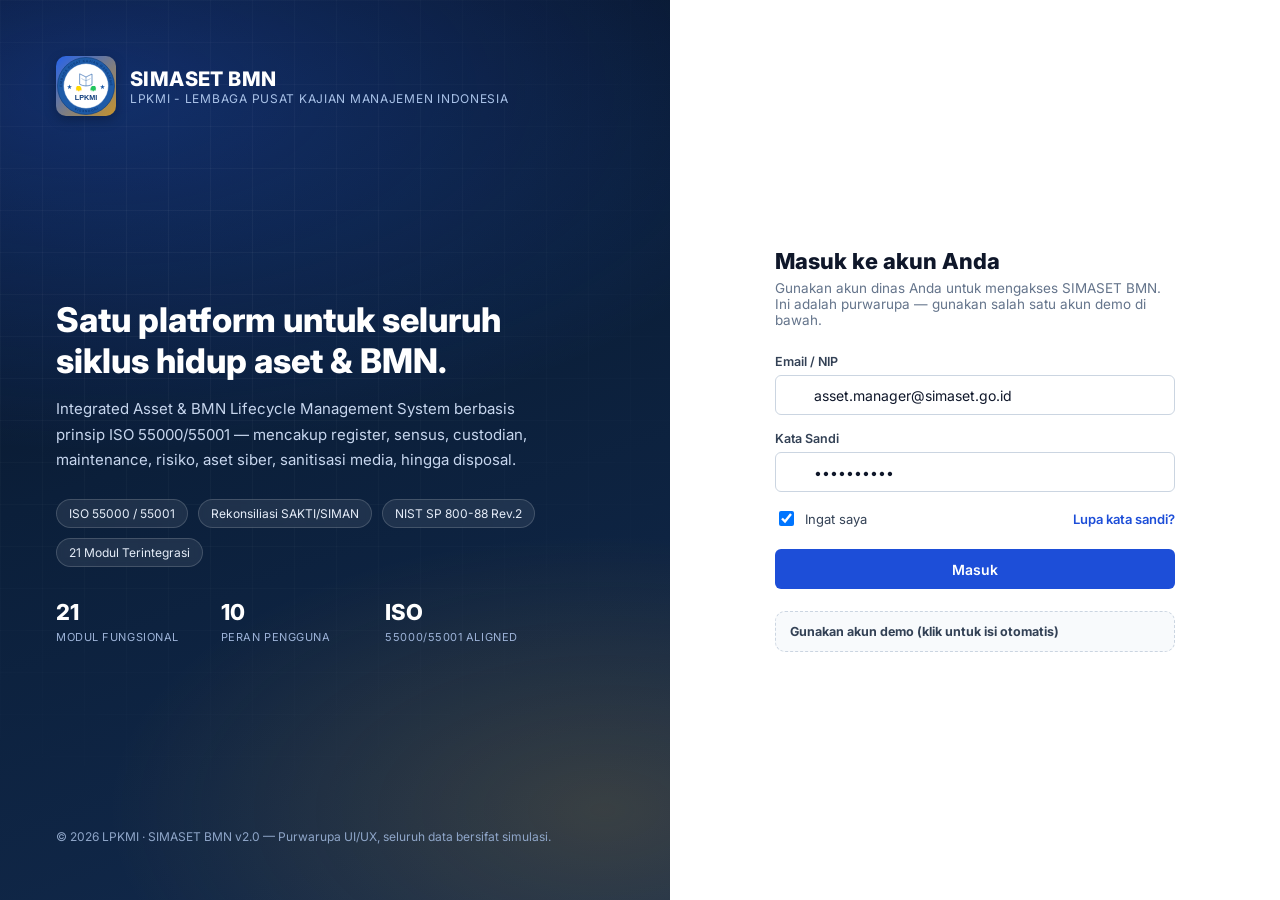
==== index.html @ 3e8e732b "Fix LPKMI logo display: Use SVG logo file instead of shield icon - Update index.html to display lpkm" ====
<!doctype html>
<html lang="id">
<head>
<meta charset="UTF-8">
<meta name="viewport" content="width=device-width, initial-scale=1.0">
<title>SIMASET BMN — Masuk</title>
<meta name="description" content="SIMASET BMN — Integrated Asset & BMN Lifecycle Management System berbasis ISO 55000/55001. Purwarupa UI/UX.">
<link rel="icon" href="data:image/svg+xml,<svg xmlns=%22http://www.w3.org/2000/svg%22 viewBox=%220 0 24 24%22><rect width=%2224%22 height=%2224%22 rx=%226%22 fill=%22%231d4ed8%22/><path d=%22M12 4l7 3v5c0 4.3-3 7.6-7 9-4-1.4-7-4.7-7-9V7l7-3z%22 fill=%22%23fff%22/></svg>">
<link rel="preconnect" href="https://fonts.googleapis.com">
<link href="https://fonts.googleapis.com/css2?family=Inter:wght@400;500;600;700;800&display=swap" rel="stylesheet">
<link rel="stylesheet" href="assets/css/style.css">
</head>
<body>
<div class="login-page">
  <div class="login-visual">
    <div class="login-brand">
      <img src="assets/img/lpkmi-logo.svg" alt="LPKMI Logo" class="sidebar-logo" style="width:60px;height:60px;object-fit:contain;">
      <div>
        <div class="brand-name">SIMASET BMN</div>
        <div class="brand-sub">LPKMI - Lembaga Pusat Kajian Manajemen Indonesia</div>
      </div>
    </div>

    <div class="login-hero">
      <h1>Satu platform untuk seluruh siklus hidup aset &amp; BMN.</h1>
      <p>Integrated Asset &amp; BMN Lifecycle Management System berbasis prinsip ISO 55000/55001 — mencakup register, sensus, custodian, maintenance, risiko, aset siber, sanitisasi media, hingga disposal.</p>
      <div class="login-badges">
        <span class="login-badge">ISO 55000 / 55001</span>
        <span class="login-badge">Rekonsiliasi SAKTI/SIMAN</span>
        <span class="login-badge">NIST SP 800-88 Rev.2</span>
        <span class="login-badge">21 Modul Terintegrasi</span>
      </div>
      <div class="login-stats">
        <div class="login-stat"><b>21</b><span>Modul Fungsional</span></div>
        <div class="login-stat"><b>10</b><span>Peran Pengguna</span></div>
        <div class="login-stat"><b>ISO</b><span>55000/55001 Aligned</span></div>
      </div>
    </div>

    <div class="login-foot">© 2026 LPKMI · SIMASET BMN v2.0 — Purwarupa UI/UX, seluruh data bersifat simulasi.</div>
  </div>

  <div class="login-form-wrap">
    <div class="login-card">
      <div class="mobile-brand">
        <div class="sidebar-logo" id="icon-logo-slot-mobile" style="background:linear-gradient(135deg,#2563eb,#c8942c)"></div>
        <div>
          <div style="font-weight:800;font-size:15px;color:#0f172a">SIMASET BMN</div>
          <div style="font-size:11px;color:#64748b">LPKMI</div>
        </div>
      </div>

      <h2>Masuk ke akun Anda</h2>
      <p class="lede">Gunakan akun dinas Anda untuk mengakses SIMASET BMN. Ini adalah purwarupa — gunakan salah satu akun demo di bawah.</p>

      <div id="login-alert"></div>

      <form id="login-form" autocomplete="off">
        <div class="field">
          <label for="email">Email / NIP</label>
          <div class="input-icon-wrap">
            <span id="icon-mail-slot"></span>
            <input class="input" type="text" id="email" placeholder="nama@simaset.go.id" value="asset.manager@simaset.go.id" required>
          </div>
        </div>
        <div class="field">
          <label for="password">Kata Sandi</label>
          <div class="input-icon-wrap">
            <span id="icon-lock-slot"></span>
            <input class="input" type="password" id="password" placeholder="••••••••" value="simaset123" required>
            <button type="button" class="pw-toggle" id="pw-toggle" aria-label="Tampilkan kata sandi"></button>
          </div>
        </div>
        <div class="row-between">
          <label class="checkbox-line"><input type="checkbox" checked> Ingat saya</label>
          <button type="button" class="link-btn">Lupa kata sandi?</button>
        </div>
        <button type="submit" class="btn btn-primary btn-block" id="login-btn">Masuk</button>
      </form>

      <details class="demo-accounts">
        <summary id="demo-summary-icon">Gunakan akun demo (klik untuk isi otomatis)</summary>
        <div class="demo-list" id="demo-list"></div>
      </details>
    </div>
  </div>
</div>

<div id="toast-root"></div>

<script src="assets/js/icons.js"></script>
<script src="assets/js/data.js"></script>
<script>
  document.getElementById('icon-logo-slot').innerHTML = icon('shield','');
  document.getElementById('icon-logo-slot').querySelector('svg').style.cssText='width:20px;height:20px;color:#fff';
  document.getElementById('icon-logo-slot-mobile').innerHTML = icon('shield','');
  document.getElementById('icon-logo-slot-mobile').querySelector('svg').style.cssText='width:18px;height:18px;color:#fff';
  document.getElementById('icon-mail-slot').innerHTML = icon('mail','');
  document.getElementById('icon-lock-slot').innerHTML = icon('lock','');

  const pwInput = document.getElementById('password');
  const pwToggle = document.getElementById('pw-toggle');
  let pwVisible = false;
  function renderPwIcon(){ pwToggle.innerHTML = icon(pwVisible ? 'eyeOff':'eye',''); }
  renderPwIcon();
  pwToggle.addEventListener('click', ()=>{
    pwVisible = !pwVisible;
    pwInput.type = pwVisible ? 'text':'password';
    renderPwIcon();
  });

  // Populate demo accounts from dummy data
  const demoList = document.getElementById('demo-list');
  SIMASET_DATA.demo_users.forEach(u=>{
    const el = document.createElement('div');
    el.className='demo-chip';
    el.innerHTML = `<b>${u.role}</b><span>${u.email}</span>`;
    el.addEventListener('click', ()=>{
      document.getElementById('email').value = u.email;
      document.getElementById('password').value = u.password;
    });
    demoList.appendChild(el);
  });

  function showAlert(msg){
    document.getElementById('login-alert').innerHTML =
      `<div class="alert alert-error">${icon('alertCircle','')}<div>${msg}</div></div>`;
  }

  document.getElementById('login-form').addEventListener('submit', function(e){
    e.preventDefault();
    const email = document.getElementById('email').value.trim().toLowerCase();
    const pass = document.getElementById('password').value;
    const user = SIMASET_DATA.demo_users.find(u => u.email.toLowerCase()===email);
    const btn = document.getElementById('login-btn');
    if(!user || pass !== user.password){
      showAlert('Email atau kata sandi tidak dikenali. Silakan pilih salah satu akun demo di bawah.');
      return;
    }
    btn.disabled = true;
    btn.textContent = 'Memproses…';
    sessionStorage.setItem('simaset_user', JSON.stringify(user));
    setTimeout(()=>{ window.location.href = 'app/index.html#/dashboard'; }, 450);
  });
</script>
</body>
</html>
---- assets/css/style.css ----
/* ==========================================================================
   SIMASET BMN — Design System
   Purwarupa UI/UX Sistem Manajemen Aset berbasis ISO 55000/55001
   ========================================================================== */

:root{
  /* Brand */
  --navy-950:#070f1f;
  --navy-900:#0b1f3a;
  --navy-850:#0f274a;
  --navy-800:#122a4d;
  --navy-700:#1a3a63;
  --navy-600:#25507f;

  --blue-600:#1d4ed8;
  --blue-500:#2563eb;
  --blue-400:#3b82f6;
  --blue-50:#eff6ff;

  --gold-600:#a9761f;
  --gold-500:#c8942c;
  --gold-100:#faf1de;

  /* Surfaces */
  --bg:#f3f5f9;
  --surface:#ffffff;
  --surface-alt:#f8fafc;
  --border:#e2e8f0;
  --border-strong:#cbd5e1;

  /* Text */
  --text-900:#0f172a;
  --text-700:#334155;
  --text-500:#64748b;
  --text-400:#94a3b8;

  /* Status */
  --green-600:#16a34a; --green-50:#f0fdf4; --green-700:#15803d;
  --amber-600:#d97706; --amber-50:#fffbeb; --amber-700:#b45309;
  --red-600:#dc2626;   --red-50:#fef2f2;   --red-700:#b91c1c;
  --slate-600:#475569; --slate-50:#f8fafc;
  --violet-600:#7c3aed; --violet-50:#f5f3ff;

  --radius-sm:6px;
  --radius:10px;
  --radius-lg:16px;
  --shadow-sm:0 1px 2px rgba(15,23,42,.06);
  --shadow:0 1px 3px rgba(15,23,42,.08), 0 1px 2px rgba(15,23,42,.04);
  --shadow-lg:0 12px 32px -8px rgba(11,31,58,.22);
  --sidebar-w:272px;
  --sidebar-w-collapsed:76px;
  --topbar-h:64px;
}

*,*::before,*::after{box-sizing:border-box}
html,body{height:100%}
body{
  margin:0;
  font-family:'Inter',ui-sans-serif,system-ui,-apple-system,"Segoe UI",Roboto,sans-serif;
  background:var(--bg);
  color:var(--text-900);
  -webkit-font-smoothing:antialiased;
}
img{max-width:100%}
a{color:inherit;text-decoration:none}
button{font-family:inherit}
ul{list-style:none;margin:0;padding:0}
::selection{background:var(--blue-100,#dbeafe)}

/* Scrollbar */
::-webkit-scrollbar{width:10px;height:10px}
::-webkit-scrollbar-track{background:transparent}
::-webkit-scrollbar-thumb{background:#cbd5e1;border-radius:8px}
::-webkit-scrollbar-thumb:hover{background:#94a3b8}

/* ==========================================================================
   Login page
   ========================================================================== */
.login-page{
  min-height:100vh;
  display:grid;
  grid-template-columns:1.1fr 1fr;
  background:var(--navy-900);
}
@media (max-width:920px){
  .login-page{grid-template-columns:1fr}
  .login-visual{display:none}
}
.login-visual{
  position:relative;
  background:
    radial-gradient(1200px 600px at 15% 10%, rgba(37,99,235,.35), transparent 60%),
    radial-gradient(900px 500px at 90% 90%, rgba(200,148,44,.22), transparent 55%),
    linear-gradient(160deg, var(--navy-950) 0%, var(--navy-900) 45%, var(--navy-800) 100%);
  color:#fff;
  padding:56px;
  display:flex;
  flex-direction:column;
  justify-content:space-between;
  overflow:hidden;
}
.login-visual::after{
  content:"";
  position:absolute; inset:0;
  background-image:
    linear-gradient(rgba(255,255,255,.045) 1px, transparent 1px),
    linear-gradient(90deg, rgba(255,255,255,.045) 1px, transparent 1px);
  background-size:42px 42px;
  mask-image:radial-gradient(circle at 30% 30%, black, transparent 75%);
  pointer-events:none;
}
.login-brand{display:flex;align-items:center;gap:14px;position:relative;z-index:1}
.login-brand .brand-name{font-weight:800;font-size:20px;letter-spacing:.02em}
.login-brand .brand-sub{font-size:12px;color:#a9c2e8;letter-spacing:.06em;text-transform:uppercase}
.login-hero{position:relative;z-index:1;max-width:480px}
.login-hero h1{font-size:34px;line-height:1.2;font-weight:800;margin:0 0 14px}
.login-hero p{color:#c7d6ee;font-size:15px;line-height:1.7;margin:0}
.login-badges{display:flex;gap:10px;flex-wrap:wrap;margin-top:26px;position:relative;z-index:1}
.login-badge{
  background:rgba(255,255,255,.08);
  border:1px solid rgba(255,255,255,.16);
  color:#e6edf9;
  font-size:12px;
  padding:6px 12px;
  border-radius:999px;
  backdrop-filter:blur(4px);
}
.login-foot{position:relative;z-index:1;font-size:12px;color:#8fa6c9}
.login-stats{display:grid;grid-template-columns:repeat(3,1fr);gap:14px;position:relative;z-index:1;margin-top:32px}
.login-stat b{display:block;font-size:22px;font-weight:800}
.login-stat span{font-size:11px;color:#9db3d8;text-transform:uppercase;letter-spacing:.05em}

.login-form-wrap{
  display:flex;align-items:center;justify-content:center;
  padding:32px;background:var(--surface);
}
.login-card{width:100%;max-width:400px}
.login-card .mobile-brand{display:none}
@media (max-width:920px){
  .login-card .mobile-brand{
    display:flex;align-items:center;gap:12px;margin-bottom:28px;
  }
}
.login-card h2{font-size:22px;font-weight:800;margin:0 0 6px;color:var(--text-900)}
.login-card .lede{color:var(--text-500);font-size:13.5px;margin:0 0 26px}
.field{margin-bottom:16px}
.field label{display:block;font-size:12.5px;font-weight:600;color:var(--text-700);margin-bottom:6px}
.input, select.input, textarea.input{
  width:100%;
  padding:10.5px 13px;
  border:1px solid var(--border-strong);
  border-radius:var(--radius-sm);
  font-size:14px;
  color:var(--text-900);
  background:#fff;
  transition:border-color .15s, box-shadow .15s;
  font-family:inherit;
}
.input:focus, select.input:focus, textarea.input:focus{
  outline:none;border-color:var(--blue-500);box-shadow:0 0 0 3px rgba(37,99,235,.15);
}
.input-icon-wrap{position:relative}
.input-icon-wrap .input{padding-left:38px}
.input-icon-wrap svg{position:absolute;left:12px;top:50%;transform:translateY(-50%);width:16px;height:16px;color:var(--text-400)}
.pw-toggle{position:absolute;right:10px;top:50%;transform:translateY(-50%);background:none;border:none;color:var(--text-400);cursor:pointer;padding:4px}
.row-between{display:flex;align-items:center;justify-content:space-between;margin-bottom:20px}
.checkbox-line{display:flex;align-items:center;gap:8px;font-size:13px;color:var(--text-700)}
.checkbox-line input{width:15px;height:15px}
.link-btn{background:none;border:none;color:var(--blue-600);font-size:13px;font-weight:600;cursor:pointer;padding:0}
.link-btn:hover{text-decoration:underline}

.btn{
  display:inline-flex;align-items:center;justify-content:center;gap:8px;
  border-radius:var(--radius-sm);font-weight:600;font-size:14px;cursor:pointer;
  border:1px solid transparent;padding:10.5px 18px;transition:.15s;white-space:nowrap;
}
.btn svg{width:16px;height:16px}
.btn-primary{background:var(--blue-600);color:#fff}
.btn-primary:hover{background:#1a43b8}
.btn-block{width:100%}
.btn-outline{background:#fff;border-color:var(--border-strong);color:var(--text-700)}
.btn-outline:hover{background:var(--surface-alt)}
.btn-ghost{background:transparent;color:var(--text-700)}
.btn-ghost:hover{background:var(--surface-alt)}
.btn-sm{padding:6px 12px;font-size:13px}
.btn-danger{background:var(--red-600);color:#fff}
.btn-danger:hover{background:#b91c1c}
.btn:disabled{opacity:.55;cursor:not-allowed}

.demo-accounts{
  margin-top:22px;border:1px dashed var(--border-strong);border-radius:var(--radius);padding:12px 14px;background:var(--surface-alt);
}
.demo-accounts summary{cursor:pointer;font-size:12.5px;font-weight:700;color:var(--text-700);display:flex;align-items:center;gap:6px}
.demo-list{margin-top:10px;display:grid;gap:6px;max-height:190px;overflow:auto}
.demo-chip{
  display:flex;justify-content:space-between;align-items:center;gap:8px;
  font-size:12px;padding:6px 8px;border-radius:6px;background:#fff;border:1px solid var(--border);cursor:pointer;
}
.demo-chip:hover{border-color:var(--blue-400)}
.demo-chip b{color:var(--text-900);font-weight:600}
.demo-chip span{color:var(--text-500)}

.alert{
  display:flex;gap:10px;align-items:flex-start;padding:10px 12px;border-radius:var(--radius-sm);
  font-size:13px;margin-bottom:16px;border:1px solid transparent;
}
.alert svg{width:16px;height:16px;flex:none;margin-top:1px}
.alert-error{background:var(--red-50);color:var(--red-700);border-color:#fecaca}
.alert-info{background:var(--blue-50);color:#1e40af;border-color:#bfdbfe}

/* ==========================================================================
   App shell
   ========================================================================== */
.app-shell{display:flex;min-height:100vh}

.sidebar{
  width:var(--sidebar-w);
  flex:none;
  background:linear-gradient(185deg, var(--navy-950), var(--navy-900) 55%, var(--navy-850));
  color:#dce6f5;
  display:flex;flex-direction:column;
  position:sticky;top:0;height:100vh;
  transition:width .18s ease;
  z-index:40;
}
.app-shell.collapsed .sidebar{width:var(--sidebar-w-collapsed)}
.sidebar-head{
  display:flex;align-items:center;gap:11px;padding:18px 18px;
  border-bottom:1px solid rgba(255,255,255,.08);
  min-height:var(--topbar-h);
}
.sidebar-logo{
  width:38px;height:38px;border-radius:10px;flex:none;
  background:linear-gradient(135deg,var(--blue-500),var(--gold-500));
  display:flex;align-items:center;justify-content:center;font-weight:800;color:#fff;font-size:15px;
  box-shadow:0 4px 12px rgba(0,0,0,.25);
}
.sidebar-brand{overflow:hidden;transition:opacity .15s}
.sidebar-brand b{display:block;font-size:14.5px;font-weight:800;color:#fff;white-space:nowrap}
.sidebar-brand span{display:block;font-size:10.5px;color:#8ea6cc;white-space:nowrap;letter-spacing:.03em}
.app-shell.collapsed .sidebar-brand{opacity:0;width:0}

.sidebar-nav{flex:1;overflow-y:auto;padding:14px 12px 20px}
.nav-group-label{
  font-size:10.5px;font-weight:700;letter-spacing:.08em;text-transform:uppercase;
  color:#5f7aa6;padding:14px 12px 6px;white-space:nowrap;
}
.app-shell.collapsed .nav-group-label{opacity:0;height:8px;padding:8px 0 0;overflow:hidden}
.nav-item{
  display:flex;align-items:center;gap:12px;padding:9.5px 12px;border-radius:9px;
  color:#c4d3ea;font-size:13.3px;font-weight:500;cursor:pointer;white-space:nowrap;margin-bottom:2px;
  position:relative;
}
.nav-item svg{width:18px;height:18px;flex:none;opacity:.85}
.nav-item span.label{overflow:hidden;text-overflow:ellipsis}
.app-shell.collapsed .nav-item span.label{display:none}
.nav-item:hover{background:rgba(255,255,255,.06);color:#fff}
.nav-item.active{background:rgba(37,99,235,.22);color:#fff}
.nav-item.active::before{
  content:"";position:absolute;left:-12px;top:8px;bottom:8px;width:3px;border-radius:3px;background:var(--gold-500);
}
.nav-item .count-pill{
  margin-left:auto;background:rgba(255,255,255,.12);color:#e7edf8;font-size:10.5px;font-weight:700;
  padding:1px 7px;border-radius:999px;
}
.app-shell.collapsed .nav-item .count-pill{display:none}

.sidebar-foot{padding:12px;border-top:1px solid rgba(255,255,255,.08)}
.sidebar-collapse-btn{
  display:flex;align-items:center;gap:10px;width:100%;padding:9px 12px;border-radius:8px;
  color:#9fb4d6;background:none;border:none;cursor:pointer;font-size:12.5px;font-weight:600;
}
.sidebar-collapse-btn:hover{background:rgba(255,255,255,.06);color:#fff}
.sidebar-collapse-btn svg{width:17px;height:17px;transition:transform .18s}
.app-shell.collapsed .sidebar-collapse-btn svg{transform:rotate(180deg)}
.app-shell.collapsed .sidebar-collapse-btn span{display:none}

.main-col{flex:1;min-width:0;display:flex;flex-direction:column}

.topbar{
  height:var(--topbar-h);flex:none;background:#fff;border-bottom:1px solid var(--border);
  display:flex;align-items:center;gap:14px;padding:0 22px;position:sticky;top:0;z-index:30;
}
.topbar .hamburger{
  display:none;background:none;border:none;cursor:pointer;color:var(--text-700);padding:6px;
}
@media (max-width:880px){
  .sidebar{position:fixed;left:-100%;height:100vh;transition:left .2s}
  .app-shell.mobile-open .sidebar{left:0}
  .topbar .hamburger{display:inline-flex}
  .app-shell.collapsed .sidebar{width:var(--sidebar-w)}
}
.topbar-search{
  flex:1;max-width:420px;position:relative;
}
.topbar-search svg{position:absolute;left:12px;top:50%;transform:translateY(-50%);width:16px;height:16px;color:var(--text-400)}
.topbar-search input{
  width:100%;padding:9px 12px 9px 36px;border-radius:9px;border:1px solid var(--border);
  background:var(--surface-alt);font-size:13.5px;
}
.topbar-search input:focus{outline:none;border-color:var(--blue-400);background:#fff}
.topbar-right{display:flex;align-items:center;gap:8px;margin-left:auto}
.icon-btn{
  position:relative;width:38px;height:38px;border-radius:9px;border:1px solid var(--border);
  background:#fff;display:flex;align-items:center;justify-content:center;cursor:pointer;color:var(--text-700);
}
.icon-btn:hover{background:var(--surface-alt)}
.icon-btn svg{width:18px;height:18px}
.icon-btn .dot{
  position:absolute;top:6px;right:6px;width:8px;height:8px;border-radius:999px;background:var(--red-600);border:2px solid #fff;
}
.topbar-user{display:flex;align-items:center;gap:10px;padding:5px 10px 5px 5px;border-radius:10px;cursor:pointer;border:1px solid transparent}
.topbar-user:hover{background:var(--surface-alt);border-color:var(--border)}
.avatar{
  width:32px;height:32px;border-radius:8px;background:linear-gradient(135deg,var(--blue-500),var(--navy-700));
  color:#fff;display:flex;align-items:center;justify-content:center;font-weight:700;font-size:13px;flex:none;
}
.topbar-user .who{line-height:1.25}
.topbar-user .who b{display:block;font-size:12.5px;color:var(--text-900)}
.topbar-user .who span{display:block;font-size:11px;color:var(--text-500)}
@media (max-width:640px){ .topbar-user .who{display:none} .topbar-search{display:none} }

.content{flex:1;padding:24px 26px 60px;max-width:1440px;width:100%;margin:0 auto}

.page-head{display:flex;align-items:flex-start;justify-content:space-between;gap:16px;margin-bottom:20px;flex-wrap:wrap}
.breadcrumb{font-size:12px;color:var(--text-500);margin-bottom:6px;display:flex;align-items:center;gap:6px}
.page-head h1{font-size:21px;font-weight:800;margin:0 0 4px;color:var(--text-900)}
.page-head p.desc{margin:0;color:var(--text-500);font-size:13.3px;max-width:640px}
.page-actions{display:flex;gap:8px;flex-wrap:wrap}

/* KPI cards */
.kpi-grid{display:grid;grid-template-columns:repeat(auto-fit,minmax(172px,1fr));gap:14px;margin-bottom:22px}
.kpi-card{
  background:var(--surface);border:1px solid var(--border);border-radius:var(--radius);
  padding:16px 16px;box-shadow:var(--shadow-sm);
}
.kpi-card .kpi-top{display:flex;align-items:center;justify-content:space-between;margin-bottom:10px}
.kpi-icon{width:34px;height:34px;border-radius:9px;display:flex;align-items:center;justify-content:center}
.kpi-icon svg{width:17px;height:17px}
.kpi-card .kpi-value{font-size:24px;font-weight:800;color:var(--text-900);line-height:1}
.kpi-card .kpi-label{font-size:12px;color:var(--text-500);margin-top:5px}
.kpi-trend{display:inline-flex;align-items:center;gap:3px;font-size:11.5px;font-weight:700;padding:2px 7px;border-radius:999px}
.kpi-trend.up{background:var(--green-50);color:var(--green-700)}
.kpi-trend.down{background:var(--red-50);color:var(--red-700)}
.kpi-trend.flat{background:var(--slate-50);color:var(--slate-600)}
.kpi-trend svg{width:11px;height:11px}

/* icon color tints */
.tint-blue{background:var(--blue-50);color:var(--blue-600)}
.tint-green{background:var(--green-50);color:var(--green-700)}
.tint-amber{background:var(--amber-50);color:var(--amber-700)}
.tint-red{background:var(--red-50);color:var(--red-700)}
.tint-violet{background:var(--violet-50);color:var(--violet-600)}
.tint-slate{background:var(--slate-50);color:var(--slate-600)}
.tint-gold{background:var(--gold-100);color:var(--gold-600)}

/* Cards / panels */
.panel{background:var(--surface);border:1px solid var(--border);border-radius:var(--radius);box-shadow:var(--shadow-sm)}
.panel-head{display:flex;align-items:center;justify-content:space-between;padding:16px 18px;border-bottom:1px solid var(--border);gap:10px;flex-wrap:wrap}
.panel-head h3{font-size:14.5px;font-weight:700;margin:0;color:var(--text-900)}
.panel-head .sub{font-size:12px;color:var(--text-500);margin-top:2px}
.panel-body{padding:18px}
.grid-2{display:grid;grid-template-columns:1.6fr 1fr;gap:16px}
.grid-3{display:grid;grid-template-columns:repeat(3,1fr);gap:16px}
@media (max-width:1080px){ .grid-2, .grid-3{grid-template-columns:1fr} }

/* Filter bar */
.filter-bar{display:flex;gap:10px;flex-wrap:wrap;align-items:center;margin-bottom:14px}
.filter-bar .input, .filter-bar select.input{width:auto;min-width:150px}
.filter-search{position:relative;flex:1;min-width:220px}
.filter-search svg{position:absolute;left:11px;top:50%;transform:translateY(-50%);width:15px;height:15px;color:var(--text-400)}
.filter-search input{padding-left:34px}
.filter-count{font-size:12px;color:var(--text-500);margin-left:auto}

/* Table */
.table-wrap{overflow-x:auto}
table.data-table{width:100%;border-collapse:collapse;font-size:13px;min-width:640px}
table.data-table thead th{
  text-align:left;font-size:11px;text-transform:uppercase;letter-spacing:.04em;color:var(--text-500);
  padding:10px 14px;background:var(--surface-alt);border-bottom:1px solid var(--border);white-space:nowrap;position:sticky;top:0;
}
table.data-table tbody td{padding:11px 14px;border-bottom:1px solid var(--border);color:var(--text-700);vertical-align:middle}
table.data-table tbody tr{cursor:pointer;transition:background .1s}
table.data-table tbody tr:hover{background:var(--blue-50)}
table.data-table tbody tr:last-child td{border-bottom:none}
.cell-strong{color:var(--text-900);font-weight:600}
.cell-mono{font-family:ui-monospace,SFMono-Regular,Menlo,Consolas,monospace;font-size:12px;color:var(--text-700)}
.cell-muted{color:var(--text-500);font-size:12px}
.table-empty{padding:48px 20px;text-align:center;color:var(--text-500)}
.table-empty svg{width:38px;height:38px;color:var(--text-400);margin-bottom:10px}

.pagination{display:flex;align-items:center;justify-content:space-between;padding:12px 16px;border-top:1px solid var(--border);gap:10px;flex-wrap:wrap}
.pagination .pg-info{font-size:12px;color:var(--text-500)}
.pg-btns{display:flex;gap:6px}
.pg-btns button{
  width:30px;height:30px;border-radius:7px;border:1px solid var(--border);background:#fff;cursor:pointer;font-size:12.5px;color:var(--text-700);
}
.pg-btns button:hover:not(:disabled){background:var(--surface-alt)}
.pg-btns button.active{background:var(--blue-600);color:#fff;border-color:var(--blue-600)}
.pg-btns button:disabled{opacity:.4;cursor:not-allowed}

/* Badges */
.badge{display:inline-flex;align-items:center;gap:5px;font-size:11.3px;font-weight:700;padding:3px 9px;border-radius:999px;white-space:nowrap;border:1px solid transparent}
.badge svg{width:11px;height:11px}
.badge.b-green{background:var(--green-50);color:var(--green-700);border-color:#bbf0d1}
.badge.b-amber{background:var(--amber-50);color:var(--amber-700);border-color:#fde3ad}
.badge.b-red{background:var(--red-50);color:var(--red-700);border-color:#fecaca}
.badge.b-blue{background:var(--blue-50);color:#1d4ed8;border-color:#bfdbfe}
.badge.b-slate{background:var(--slate-50);color:var(--slate-600);border-color:var(--border-strong)}
.badge.b-violet{background:var(--violet-50);color:var(--violet-600);border-color:#ddd6fe}
.badge.b-gold{background:var(--gold-100);color:var(--gold-600);border-color:#eeddb3}

.dot-status{width:7px;height:7px;border-radius:999px;display:inline-block}

/* Progress bar */
.progress{height:7px;border-radius:999px;background:#e7ecf3;overflow:hidden}
.progress > i{display:block;height:100%;border-radius:999px}

/* Modal / Drawer */
.overlay{position:fixed;inset:0;background:rgba(9,16,32,.55);backdrop-filter:blur(2px);z-index:100;display:flex;justify-content:flex-end}
.drawer{
  width:min(680px,96vw);height:100vh;background:var(--surface);box-shadow:var(--shadow-lg);
  display:flex;flex-direction:column;animation:slideIn .18s ease;
}
@keyframes slideIn{from{transform:translateX(24px);opacity:.4}to{transform:translateX(0);opacity:1}}
.drawer-head{padding:18px 22px;border-bottom:1px solid var(--border);display:flex;align-items:flex-start;justify-content:space-between;gap:14px}
.drawer-head h2{font-size:17px;margin:0 0 4px;font-weight:800}
.drawer-head .meta{font-size:12px;color:var(--text-500)}
.drawer-close{background:var(--surface-alt);border:1px solid var(--border);width:32px;height:32px;border-radius:8px;cursor:pointer;display:flex;align-items:center;justify-content:center;flex:none}
.drawer-close svg{width:16px;height:16px}
.drawer-tabs{display:flex;gap:4px;padding:0 22px;border-bottom:1px solid var(--border);overflow-x:auto}
.drawer-tab{padding:11px 4px;margin-right:20px;font-size:13px;font-weight:600;color:var(--text-500);cursor:pointer;border-bottom:2px solid transparent;white-space:nowrap}
.drawer-tab.active{color:var(--blue-600);border-color:var(--blue-600)}
.drawer-body{flex:1;overflow-y:auto;padding:20px 22px}
.drawer-foot{padding:14px 22px;border-top:1px solid var(--border);display:flex;justify-content:flex-end;gap:8px}

.def-grid{display:grid;grid-template-columns:1fr 1fr;gap:14px 20px}
@media (max-width:520px){.def-grid{grid-template-columns:1fr}}
.def-item span.k{display:block;font-size:11px;color:var(--text-500);margin-bottom:3px;text-transform:uppercase;letter-spacing:.03em}
.def-item span.v{display:block;font-size:13.5px;color:var(--text-900);font-weight:600}
.section-title{font-size:12.5px;font-weight:800;text-transform:uppercase;letter-spacing:.04em;color:var(--text-500);margin:22px 0 12px}
.section-title:first-child{margin-top:0}

.timeline{display:flex;flex-direction:column;gap:0}
.timeline-item{display:flex;gap:12px;padding-bottom:18px;position:relative}
.timeline-item::before{content:"";position:absolute;left:5px;top:16px;bottom:0;width:1px;background:var(--border)}
.timeline-item:last-child::before{display:none}
.timeline-dot{width:11px;height:11px;border-radius:999px;background:var(--blue-500);margin-top:3px;flex:none;box-shadow:0 0 0 3px var(--blue-50)}
.timeline-item .t-title{font-size:13px;font-weight:700;color:var(--text-900)}
.timeline-item .t-meta{font-size:11.5px;color:var(--text-500);margin-top:2px}

/* Chip list for photos/docs */
.thumb-row{display:flex;gap:10px;flex-wrap:wrap}
.thumb{width:74px;height:74px;border-radius:10px;background:linear-gradient(135deg,#eef2f8,#e2e8f0);display:flex;align-items:center;justify-content:center;color:var(--text-400);border:1px solid var(--border)}
.thumb svg{width:24px;height:24px}

/* Score pills 1-5 */
.score-dots{display:flex;gap:3px}
.score-dots i{width:14px;height:6px;border-radius:3px;background:#e2e8f0}
.score-dots i.on{background:var(--blue-500)}

/* Toast */
#toast-root{position:fixed;bottom:20px;right:20px;z-index:200;display:flex;flex-direction:column;gap:10px}
.toast{background:var(--navy-900);color:#fff;padding:12px 16px;border-radius:10px;font-size:13px;box-shadow:var(--shadow-lg);display:flex;align-items:center;gap:10px;min-width:240px;animation:toastIn .18s ease}
.toast svg{width:16px;height:16px;color:var(--green-600);flex:none}
@keyframes toastIn{from{transform:translateY(8px);opacity:0}to{transform:translateY(0);opacity:1}}

/* Empty / loading */
.skeleton{background:linear-gradient(90deg,#eef1f6 25%,#f7f9fb 37%,#eef1f6 63%);background-size:400% 100%;animation:sk 1.4s ease infinite;border-radius:8px}
@keyframes sk{0%{background-position:100% 0}100%{background-position:0 0}}

/* Chart card */
.chart-card{background:var(--surface);border:1px solid var(--border);border-radius:var(--radius);padding:16px 18px;box-shadow:var(--shadow-sm)}
.chart-card h3{font-size:13.5px;font-weight:700;margin:0 0 2px}
.chart-card .sub{font-size:11.5px;color:var(--text-500);margin-bottom:12px}
.chart-wrap{position:relative;height:230px}
.legend-row{display:flex;flex-wrap:wrap;gap:12px;margin-top:12px}
.legend-row .li{display:flex;align-items:center;gap:6px;font-size:11.5px;color:var(--text-700)}
.legend-row .sw{width:9px;height:9px;border-radius:3px}

/* Utility */
.flex{display:flex} .items-center{align-items:center} .gap-8{gap:8px} .gap-12{gap:12px}
.mt-0{margin-top:0} .mb-0{margin-bottom:0}
.text-muted{color:var(--text-500)}
.hidden{display:none !important}
.w-full{width:100%}

/* Module landing (list of sub-cards) for grouped module hub if needed */
.module-hint{
  display:flex;gap:10px;align-items:flex-start;background:var(--blue-50);border:1px solid #bfdbfe;color:#1e3a8a;
  padding:12px 14px;border-radius:var(--radius-sm);font-size:12.5px;margin-bottom:18px;
}
.module-hint svg{width:16px;height:16px;flex:none;margin-top:1px}

footer.app-footer{
  text-align:center;font-size:11.5px;color:var(--text-400);padding:22px 0 10px;
}

/* ==========================================================================
   Add-data form (drawer)
   ========================================================================== */
.form-grid{display:grid;grid-template-columns:1fr 1fr;gap:14px 16px}
.form-grid .field-full{grid-column:1 / -1}
.form-grid .field{margin-bottom:0}
.field .req{color:var(--red-600)}
.field-hint{font-size:11px;color:var(--text-500);margin-top:4px}
.field-error{font-size:11.5px;color:var(--red-600);margin-top:4px;display:none}
.field.has-error .input{border-color:var(--red-600);box-shadow:0 0 0 3px rgba(220,38,38,.12)}
.field.has-error .field-error{display:block}

/* ==========================================================================
   QR / Barcode label
   ========================================================================== */
.tag-label-card{
  width:340px;max-width:100%;margin:0 auto;background:#fff;border:1.5px dashed var(--border-strong);
  border-radius:12px;padding:18px;text-align:center;
}
.tag-label-card .tl-org{font-size:10.5px;color:var(--text-500);text-transform:uppercase;letter-spacing:.04em;margin-bottom:2px}
.tag-label-card .tl-name{font-size:14px;font-weight:800;color:var(--text-900);margin-bottom:10px;min-height:18px}
.tag-label-card .tl-qr{display:flex;justify-content:center;margin-bottom:10px}
.tag-label-card .tl-qr svg,.tag-label-card .tl-qr img{width:132px;height:132px;image-rendering:pixelated}
.tag-label-card .tl-barcode{margin-bottom:8px}
.tag-label-card .tl-barcode svg{width:100%;height:auto}
.tag-label-card .tl-nup{font-size:11.5px;color:var(--text-700);font-family:ui-monospace,monospace}
.tag-label-card .tl-id{font-size:10.5px;color:var(--text-500);margin-top:2px;font-family:ui-monospace,monospace}
.qr-inline-box{display:flex;gap:16px;align-items:center;flex-wrap:wrap}
.qr-inline-box .qr-img{width:96px;height:96px;flex:none;border:1px solid var(--border);border-radius:8px;padding:6px;background:#fff}
.qr-inline-box .qr-img svg{width:100%;height:100%}

/* ==========================================================================
   Report viewer
   ========================================================================== */
.report-overlay{position:fixed;inset:0;background:rgba(9,16,32,.6);z-index:150;display:flex;flex-direction:column;align-items:center;overflow-y:auto;padding:26px 16px 60px}
.report-toolbar{
  width:100%;max-width:840px;display:flex;align-items:center;justify-content:space-between;
  margin-bottom:16px;position:sticky;top:0;
}
.report-toolbar .rt-title{color:#fff;font-size:14px;font-weight:700;display:flex;align-items:center;gap:8px}
.report-toolbar .rt-title svg{width:18px;height:18px;flex:none}
.report-toolbar .rt-actions{display:flex;gap:8px}
.report-paper{
  width:100%;max-width:840px;background:#fff;border-radius:10px;box-shadow:0 20px 60px rgba(0,0,0,.35);
  padding:44px 48px;color:var(--text-900);
}
.report-letterhead{display:flex;align-items:center;gap:14px;border-bottom:3px solid var(--navy-900);padding-bottom:16px;margin-bottom:22px}
.report-letterhead .rl-logo{width:44px;height:44px;border-radius:10px;background:linear-gradient(135deg,var(--blue-500),var(--gold-500));display:flex;align-items:center;justify-content:center;flex:none}
.report-letterhead .rl-logo svg{width:24px;height:24px;color:#fff}
.report-letterhead .rl-org{font-size:11px;color:var(--text-500);text-transform:uppercase;letter-spacing:.05em}
.report-letterhead .rl-title{font-size:19px;font-weight:800;color:var(--navy-900)}
.report-meta-row{display:flex;flex-wrap:wrap;gap:22px;margin-bottom:22px;font-size:12px}
.report-meta-row div span{display:block}
.report-meta-row .rm-k{color:var(--text-500);text-transform:uppercase;font-size:10px;letter-spacing:.04em;margin-bottom:2px}
.report-meta-row .rm-v{font-weight:700;color:var(--text-900)}
.report-section-title{font-size:13px;font-weight:800;color:var(--navy-900);text-transform:uppercase;letter-spacing:.03em;margin:24px 0 10px;padding-bottom:6px;border-bottom:1px solid var(--border)}
.report-paper table.data-table{font-size:12px}
.report-paper .kpi-grid{margin-bottom:0}
.report-footnote{margin-top:28px;padding-top:14px;border-top:1px solid var(--border);font-size:10.5px;color:var(--text-500);display:flex;justify-content:space-between}

.tag-print-overlay{
  position:fixed;inset:0;background:rgba(9,16,32,.65);z-index:170;
  display:flex;flex-direction:column;align-items:center;justify-content:center;padding:20px;
}
.tag-print-overlay .tag-label-card{background:#fff}

@media print{
  body *{visibility:hidden}
  .report-overlay, .report-overlay *{visibility:visible}
  .report-overlay{position:absolute;inset:0;background:#fff;padding:0;display:block;overflow:visible}
  .report-toolbar{display:none !important}
  .report-paper{box-shadow:none;max-width:100%;padding:16px 6px}
  .tag-print-overlay, .tag-print-overlay *{visibility:visible}
  .tag-print-overlay{position:absolute;inset:0;background:#fff;padding:40px;display:flex !important;align-items:center;justify-content:center}
  .tag-print-overlay .tp-toolbar{display:none !important}
}
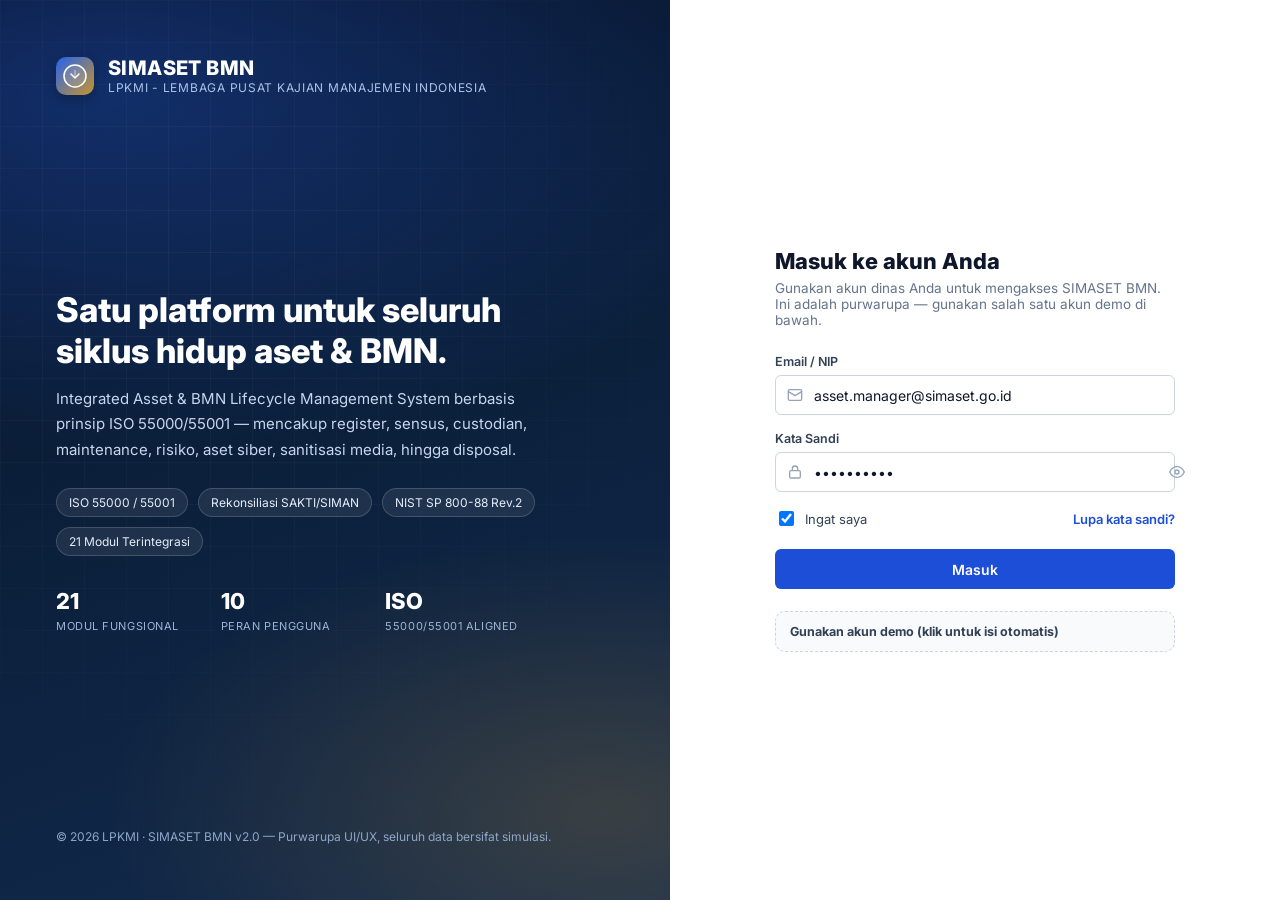
==== commit cc3c990d: "Add LPKMI icon and update logo display - Add lpkmi icon to icons.js with distinctive design - Update" ====
--- a/index.html
+++ b/index.html
@@ -14,7 +14,7 @@
 <div class="login-page">
   <div class="login-visual">
     <div class="login-brand">
-      <img src="assets/img/lpkmi-logo.svg" alt="LPKMI Logo" class="sidebar-logo" style="width:60px;height:60px;object-fit:contain;">
+      <div class="sidebar-logo" id="icon-logo-slot"></div>
       <div>
         <div class="brand-name">SIMASET BMN</div>
         <div class="brand-sub">LPKMI - Lembaga Pusat Kajian Manajemen Indonesia</div>
@@ -91,10 +91,10 @@
 <script src="assets/js/icons.js"></script>
 <script src="assets/js/data.js"></script>
 <script>
-  document.getElementById('icon-logo-slot').innerHTML = icon('shield','');
-  document.getElementById('icon-logo-slot').querySelector('svg').style.cssText='width:20px;height:20px;color:#fff';
-  document.getElementById('icon-logo-slot-mobile').innerHTML = icon('shield','');
-  document.getElementById('icon-logo-slot-mobile').querySelector('svg').style.cssText='width:18px;height:18px;color:#fff';
+  document.getElementById('icon-logo-slot').innerHTML = icon('lpkmi','');
+  document.getElementById('icon-logo-slot').querySelector('svg').style.cssText='width:24px;height:24px;color:#fff';
+  document.getElementById('icon-logo-slot-mobile').innerHTML = icon('lpkmi','');
+  document.getElementById('icon-logo-slot-mobile').querySelector('svg').style.cssText='width:20px;height:20px;color:#fff';
   document.getElementById('icon-mail-slot').innerHTML = icon('mail','');
   document.getElementById('icon-lock-slot').innerHTML = icon('lock','');
 
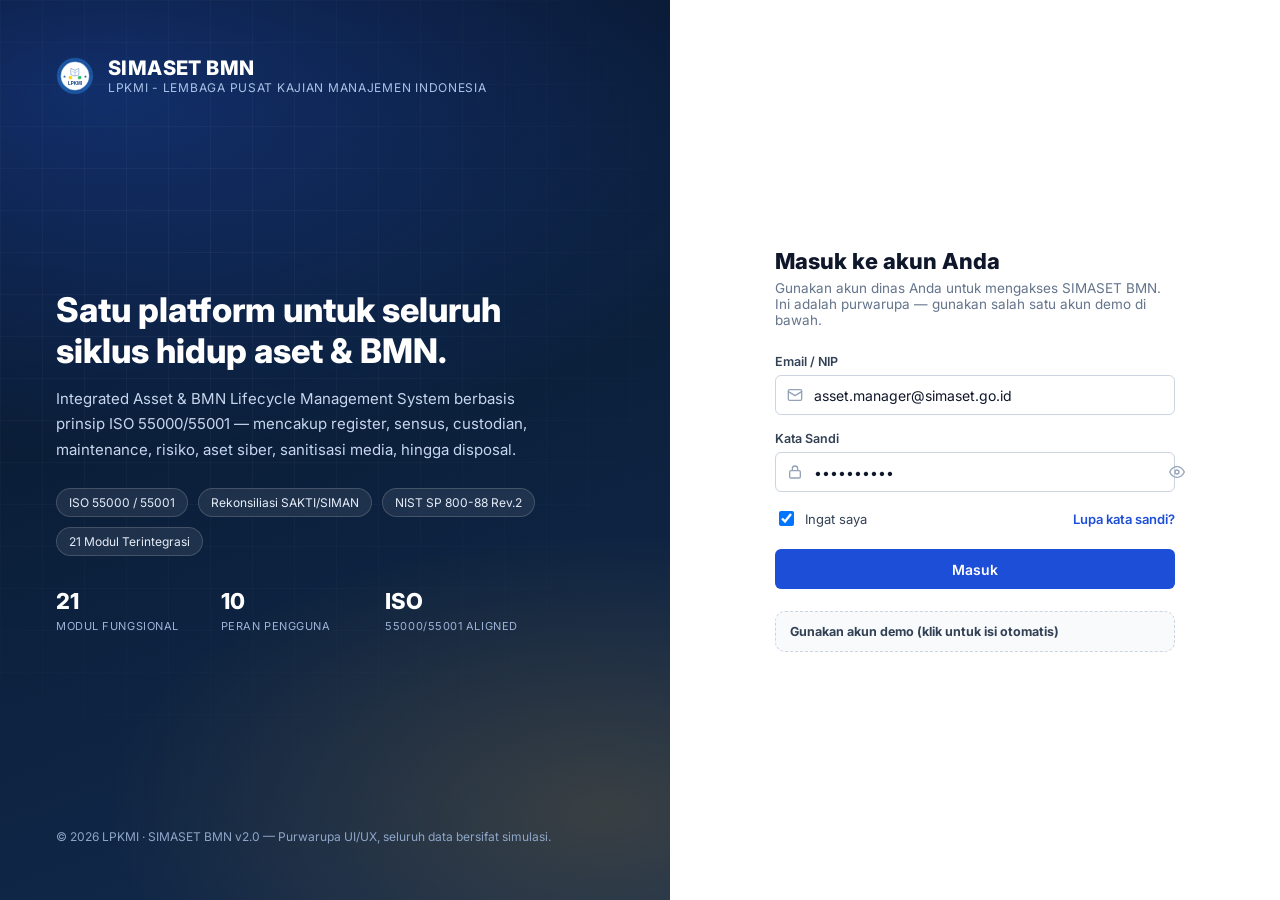
==== commit 66114f0a: "Display LPKMI logo from SVG file instead of icon - Update CSS to display lpkmi-logo.svg as backgroun" ====
--- a/index.html
+++ b/index.html
@@ -91,10 +91,7 @@
 <script src="assets/js/icons.js"></script>
 <script src="assets/js/data.js"></script>
 <script>
-  document.getElementById('icon-logo-slot').innerHTML = icon('lpkmi','');
-  document.getElementById('icon-logo-slot').querySelector('svg').style.cssText='width:24px;height:24px;color:#fff';
-  document.getElementById('icon-logo-slot-mobile').innerHTML = icon('lpkmi','');
-  document.getElementById('icon-logo-slot-mobile').querySelector('svg').style.cssText='width:20px;height:20px;color:#fff';
+  // Logo displayed via CSS background-image from lpkmi-logo.svg
   document.getElementById('icon-mail-slot').innerHTML = icon('mail','');
   document.getElementById('icon-lock-slot').innerHTML = icon('lock','');
 
--- a/assets/css/style.css
+++ b/assets/css/style.css
@@ -235,6 +235,17 @@
   display:flex;align-items:center;justify-content:center;font-weight:800;color:#fff;font-size:15px;
   box-shadow:0 4px 12px rgba(0,0,0,.25);
 }
+/* LPKMI Logo Override */
+#icon-logo-slot:empty,
+#sb-logo:empty{
+  background-size:contain;background-repeat:no-repeat;background-position:center;
+  background-image:url('../img/lpkmi-logo.svg');
+  background-color:transparent;box-shadow:none;
+}
+#icon-logo-slot-mobile:empty{
+  background-size:contain;background-repeat:no-repeat;background-position:center;
+  background-image:url('../../assets/img/lpkmi-logo.svg');
+}
 .sidebar-brand{overflow:hidden;transition:opacity .15s}
 .sidebar-brand b{display:block;font-size:14.5px;font-weight:800;color:#fff;white-space:nowrap}
 .sidebar-brand span{display:block;font-size:10.5px;color:#8ea6cc;white-space:nowrap;letter-spacing:.03em}
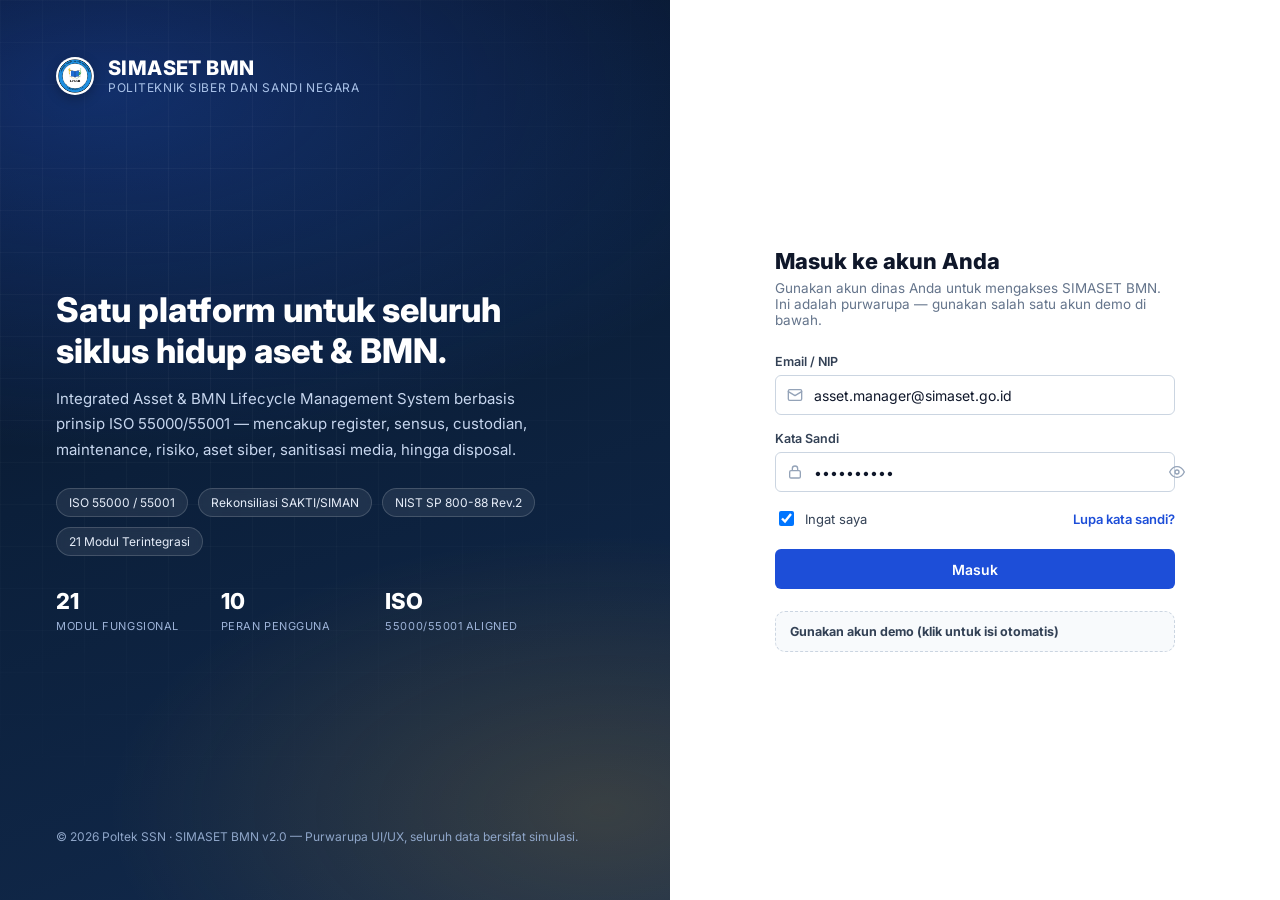
==== commit 591ae9cb: "Ganti logo aplikasi dengan logo LPKMI di halaman login dan admin - Tambah aset logo LPKMI (SVG + PNG" ====
--- a/index.html
+++ b/index.html
@@ -14,10 +14,10 @@
 <div class="login-page">
   <div class="login-visual">
     <div class="login-brand">
-      <div class="sidebar-logo" id="icon-logo-slot"></div>
+      <div class="sidebar-logo sidebar-logo-img"><img src="assets/img/lpkmi-logo-128.png" alt="Logo LPKMI"></div>
       <div>
         <div class="brand-name">SIMASET BMN</div>
-        <div class="brand-sub">LPKMI - Lembaga Pusat Kajian Manajemen Indonesia</div>
+        <div class="brand-sub">Politeknik Siber dan Sandi Negara</div>
       </div>
     </div>
 
@@ -37,16 +37,16 @@
       </div>
     </div>
 
-    <div class="login-foot">© 2026 LPKMI · SIMASET BMN v2.0 — Purwarupa UI/UX, seluruh data bersifat simulasi.</div>
+    <div class="login-foot">© 2026 Poltek SSN · SIMASET BMN v2.0 — Purwarupa UI/UX, seluruh data bersifat simulasi.</div>
   </div>
 
   <div class="login-form-wrap">
     <div class="login-card">
       <div class="mobile-brand">
-        <div class="sidebar-logo" id="icon-logo-slot-mobile" style="background:linear-gradient(135deg,#2563eb,#c8942c)"></div>
+        <div class="sidebar-logo sidebar-logo-img"><img src="assets/img/lpkmi-logo-128.png" alt="Logo LPKMI"></div>
         <div>
           <div style="font-weight:800;font-size:15px;color:#0f172a">SIMASET BMN</div>
-          <div style="font-size:11px;color:#64748b">LPKMI</div>
+          <div style="font-size:11px;color:#64748b">Poltek SSN</div>
         </div>
       </div>
 
@@ -91,7 +91,6 @@
 <script src="assets/js/icons.js"></script>
 <script src="assets/js/data.js"></script>
 <script>
-  // Logo displayed via CSS background-image from lpkmi-logo.svg
   document.getElementById('icon-mail-slot').innerHTML = icon('mail','');
   document.getElementById('icon-lock-slot').innerHTML = icon('lock','');
 
--- a/assets/css/style.css
+++ b/assets/css/style.css
@@ -235,17 +235,10 @@
   display:flex;align-items:center;justify-content:center;font-weight:800;color:#fff;font-size:15px;
   box-shadow:0 4px 12px rgba(0,0,0,.25);
 }
-/* LPKMI Logo Override */
-#icon-logo-slot:empty,
-#sb-logo:empty{
-  background-size:contain;background-repeat:no-repeat;background-position:center;
-  background-image:url('../img/lpkmi-logo.svg');
-  background-color:transparent;box-shadow:none;
-}
-#icon-logo-slot-mobile:empty{
-  background-size:contain;background-repeat:no-repeat;background-position:center;
-  background-image:url('../../assets/img/lpkmi-logo.svg');
-}
+.sidebar-logo.sidebar-logo-img{
+  background:#fff;border-radius:50%;box-shadow:0 4px 12px rgba(0,0,0,.25);padding:2px;
+}
+.sidebar-logo.sidebar-logo-img img{width:100%;height:100%;object-fit:contain;border-radius:50%;display:block}
 .sidebar-brand{overflow:hidden;transition:opacity .15s}
 .sidebar-brand b{display:block;font-size:14.5px;font-weight:800;color:#fff;white-space:nowrap}
 .sidebar-brand span{display:block;font-size:10.5px;color:#8ea6cc;white-space:nowrap;letter-spacing:.03em}
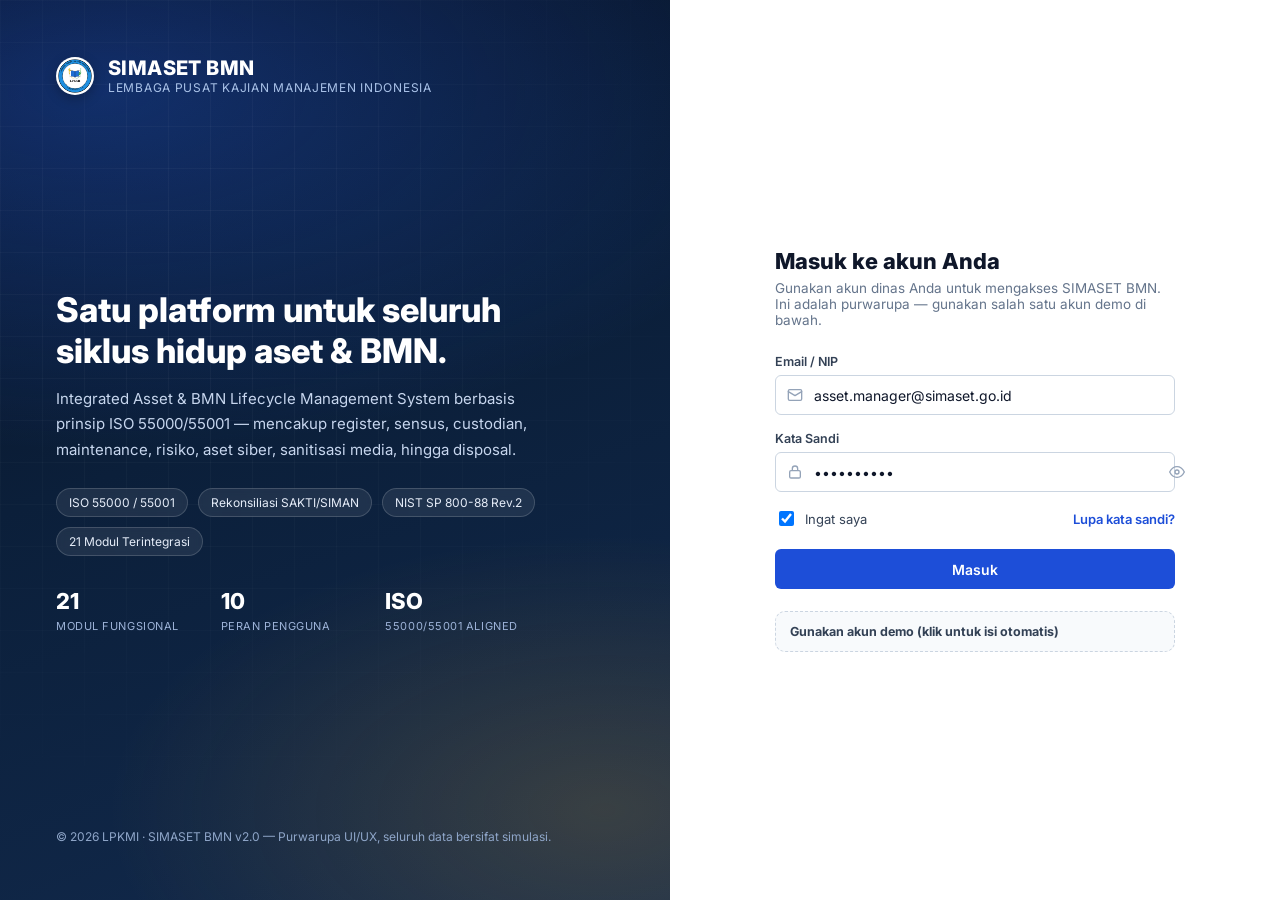
==== commit ec9629ad: "Koreksi branding organisasi dan reframe presentasi sebagai aplikasi operasional - Ganti semua 'Polit" ====
--- a/index.html
+++ b/index.html
@@ -17,7 +17,7 @@
       <div class="sidebar-logo sidebar-logo-img"><img src="assets/img/lpkmi-logo-128.png" alt="Logo LPKMI"></div>
       <div>
         <div class="brand-name">SIMASET BMN</div>
-        <div class="brand-sub">Politeknik Siber dan Sandi Negara</div>
+        <div class="brand-sub">Lembaga Pusat Kajian Manajemen Indonesia</div>
       </div>
     </div>
 
@@ -37,7 +37,7 @@
       </div>
     </div>
 
-    <div class="login-foot">© 2026 Poltek SSN · SIMASET BMN v2.0 — Purwarupa UI/UX, seluruh data bersifat simulasi.</div>
+    <div class="login-foot">© 2026 LPKMI · SIMASET BMN v2.0 — Purwarupa UI/UX, seluruh data bersifat simulasi.</div>
   </div>
 
   <div class="login-form-wrap">
@@ -46,7 +46,7 @@
         <div class="sidebar-logo sidebar-logo-img"><img src="assets/img/lpkmi-logo-128.png" alt="Logo LPKMI"></div>
         <div>
           <div style="font-weight:800;font-size:15px;color:#0f172a">SIMASET BMN</div>
-          <div style="font-size:11px;color:#64748b">Poltek SSN</div>
+          <div style="font-size:11px;color:#64748b">LPKMI</div>
         </div>
       </div>
 
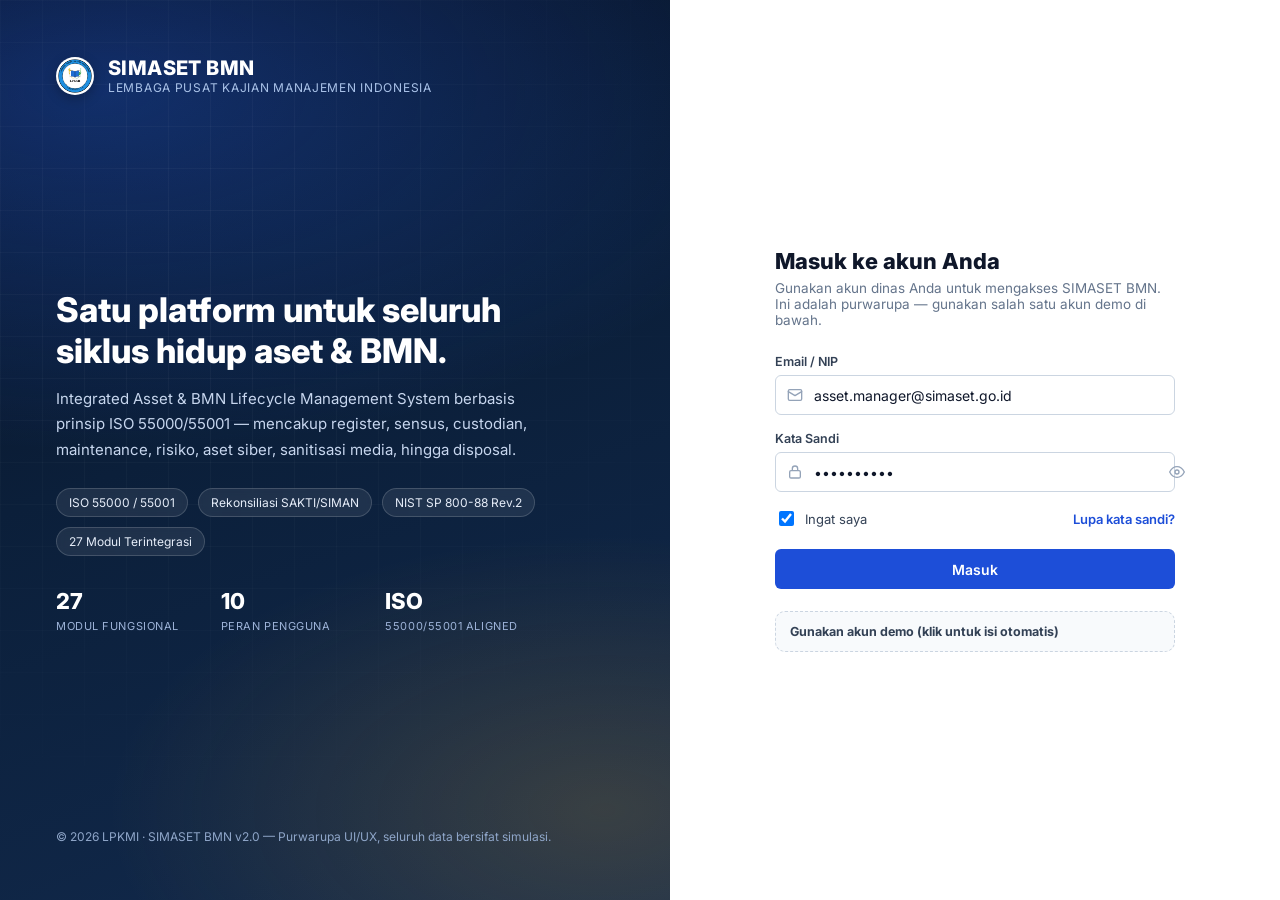
==== commit ede5c853: "Perbaiki jumlah modul di halaman login menjadi 27 Badge "Modul Terintegrasi" dan statistik "Modul Fu" ====
--- a/index.html
+++ b/index.html
@@ -28,10 +28,10 @@
         <span class="login-badge">ISO 55000 / 55001</span>
         <span class="login-badge">Rekonsiliasi SAKTI/SIMAN</span>
         <span class="login-badge">NIST SP 800-88 Rev.2</span>
-        <span class="login-badge">21 Modul Terintegrasi</span>
+        <span class="login-badge">27 Modul Terintegrasi</span>
       </div>
       <div class="login-stats">
-        <div class="login-stat"><b>21</b><span>Modul Fungsional</span></div>
+        <div class="login-stat"><b>27</b><span>Modul Fungsional</span></div>
         <div class="login-stat"><b>10</b><span>Peran Pengguna</span></div>
         <div class="login-stat"><b>ISO</b><span>55000/55001 Aligned</span></div>
       </div>
@@ -90,6 +90,7 @@
 
 <script src="assets/js/icons.js"></script>
 <script src="assets/js/data.js"></script>
+<script src="assets/js/rbac.js"></script>
 <script>
   document.getElementById('icon-mail-slot').innerHTML = icon('mail','');
   document.getElementById('icon-lock-slot').innerHTML = icon('lock','');
@@ -110,7 +111,11 @@
   SIMASET_DATA.demo_users.forEach(u=>{
     const el = document.createElement('div');
     el.className='demo-chip';
-    el.innerHTML = `<b>${u.role}</b><span>${u.email}</span>`;
+    // Ringkasan hak akses peran agar terlihat sebelum masuk
+    const c = RBAC.countByLevel(u.role);
+    const total = c.R + c.RW + c.A;
+    el.innerHTML = `<b>${u.role}</b><span>${u.email}</span>`
+      + `<span class="demo-perm">${total} modul${c.A?` · ${c.A} dapat disetujui`:''}</span>`;
     el.addEventListener('click', ()=>{
       document.getElementById('email').value = u.email;
       document.getElementById('password').value = u.password;
--- a/assets/css/style.css
+++ b/assets/css/style.css
@@ -199,6 +199,7 @@
 .demo-chip:hover{border-color:var(--blue-400)}
 .demo-chip b{color:var(--text-900);font-weight:600}
 .demo-chip span{color:var(--text-500)}
+.demo-chip .demo-perm{display:block;margin-top:2px;font-size:10.5px;color:var(--blue-600);font-weight:600}
 
 .alert{
   display:flex;gap:10px;align-items:flex-start;padding:10px 12px;border-radius:var(--radius-sm);
@@ -258,6 +259,14 @@
 .nav-item svg{width:18px;height:18px;flex:none;opacity:.85}
 .nav-item span.label{overflow:hidden;text-overflow:ellipsis}
 .app-shell.collapsed .nav-item span.label{display:none}
+/* Penanda tingkat hak akses pada menu (R = lihat saja, A = dapat menyetujui) */
+.nav-perm{
+  margin-left:auto;flex:none;font-size:9.5px;font-weight:800;line-height:1;
+  padding:3px 5px;border-radius:5px;letter-spacing:.02em;
+}
+.nav-perm.perm-r{background:rgba(148,163,184,.22);color:#c7d5ea}
+.nav-perm.perm-a{background:rgba(200,148,44,.28);color:#f0cd85}
+.app-shell.collapsed .nav-perm{display:none}
 .nav-item:hover{background:rgba(255,255,255,.06);color:#fff}
 .nav-item.active{background:rgba(37,99,235,.22);color:#fff}
 .nav-item.active::before{
@@ -576,3 +585,38 @@
   .tag-print-overlay{position:absolute;inset:0;background:#fff;padding:40px;display:flex !important;align-items:center;justify-content:center}
   .tag-print-overlay .tp-toolbar{display:none !important}
 }
+
+/* ---- Foto aset: field formulir, detail aset, bukti transaksi ---- */
+.photo-field{display:flex;flex-direction:column;gap:8px}
+.photo-preview{
+  width:100%;max-width:340px;aspect-ratio:16/10;border-radius:10px;overflow:hidden;
+  border:1px dashed var(--border);background:var(--surface-alt);
+  display:flex;align-items:center;justify-content:center;
+}
+.photo-preview img{width:100%;height:100%;object-fit:cover;display:block}
+.photo-empty{display:flex;flex-direction:column;align-items:center;gap:6px;color:var(--text-400);font-size:12px}
+.photo-empty svg{width:22px;height:22px}
+.photo-actions{display:flex;gap:8px;flex-wrap:wrap}
+.photo-hint{font-size:11px;color:var(--text-500);line-height:1.5}
+
+.asset-photo-block{display:flex;gap:14px;align-items:flex-start;flex-wrap:wrap;margin-bottom:6px}
+.asset-photo{
+  width:260px;aspect-ratio:16/10;border-radius:10px;overflow:hidden;flex:none;
+  border:1px solid var(--border);background:var(--surface-alt);
+}
+.asset-photo img{width:100%;height:100%;object-fit:cover;display:block}
+.asset-photo-side{flex:1;min-width:180px;display:flex;flex-direction:column;gap:8px}
+.asset-photo-cap{font-size:12px;color:var(--text-700);font-weight:600}
+
+.evidence-photo{
+  border-radius:10px;overflow:hidden;border:1px solid var(--border);background:var(--surface-alt);max-width:420px;
+}
+.evidence-photo img{width:100%;display:block;max-height:280px;object-fit:cover}
+.evidence-photo.is-empty img{opacity:.55}
+.evidence-note{display:flex;align-items:center;gap:8px;padding:9px 11px;font-size:11.5px;color:var(--text-500);line-height:1.45}
+.evidence-note svg{width:16px;height:16px;flex:none}
+
+td.cell-photo{width:80px;padding:6px 8px 6px 14px}
+/* max-width:100% global pada img akan menjepit thumbnail di dalam sel sempit */
+.row-photo{width:52px;height:34px;max-width:none;object-fit:cover;border-radius:6px;display:block;border:1px solid var(--border)}
+.timeline-photo{margin-top:8px;width:132px;border-radius:8px;display:block;border:1px solid var(--border)}
